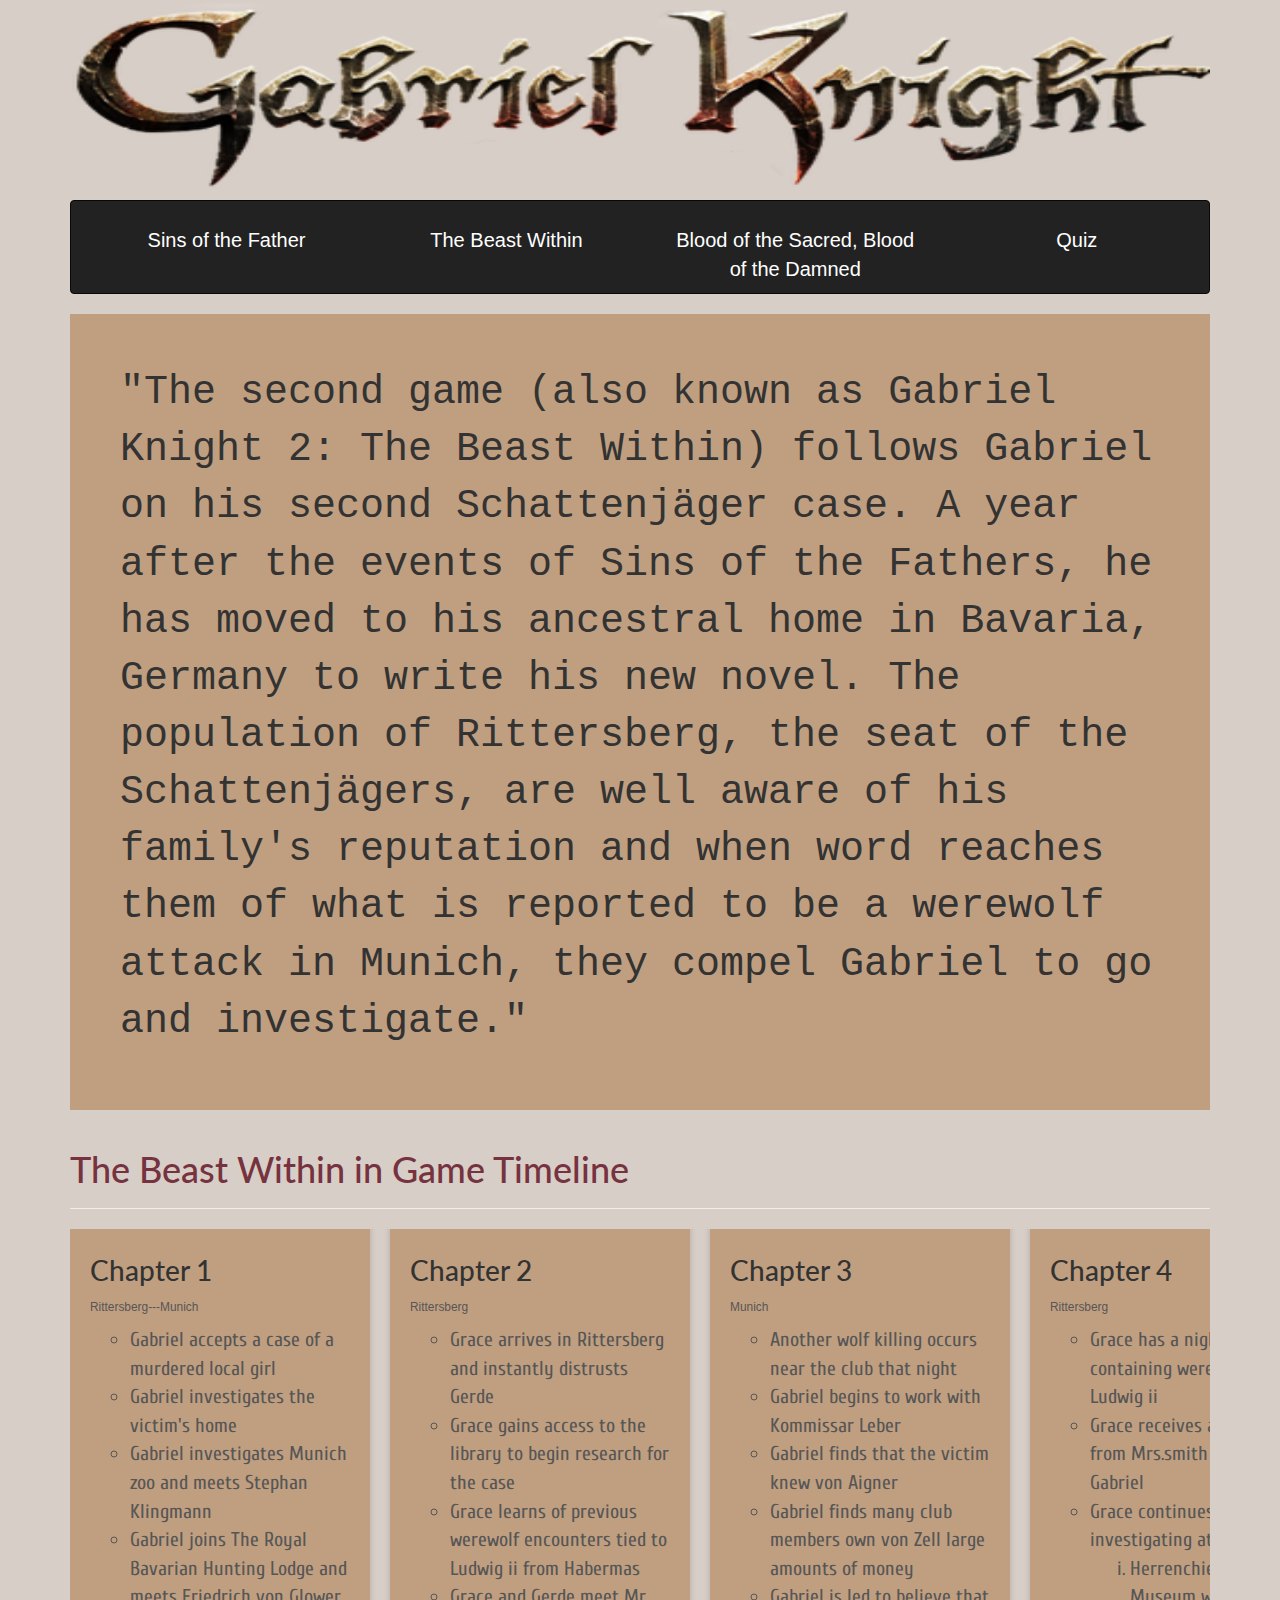
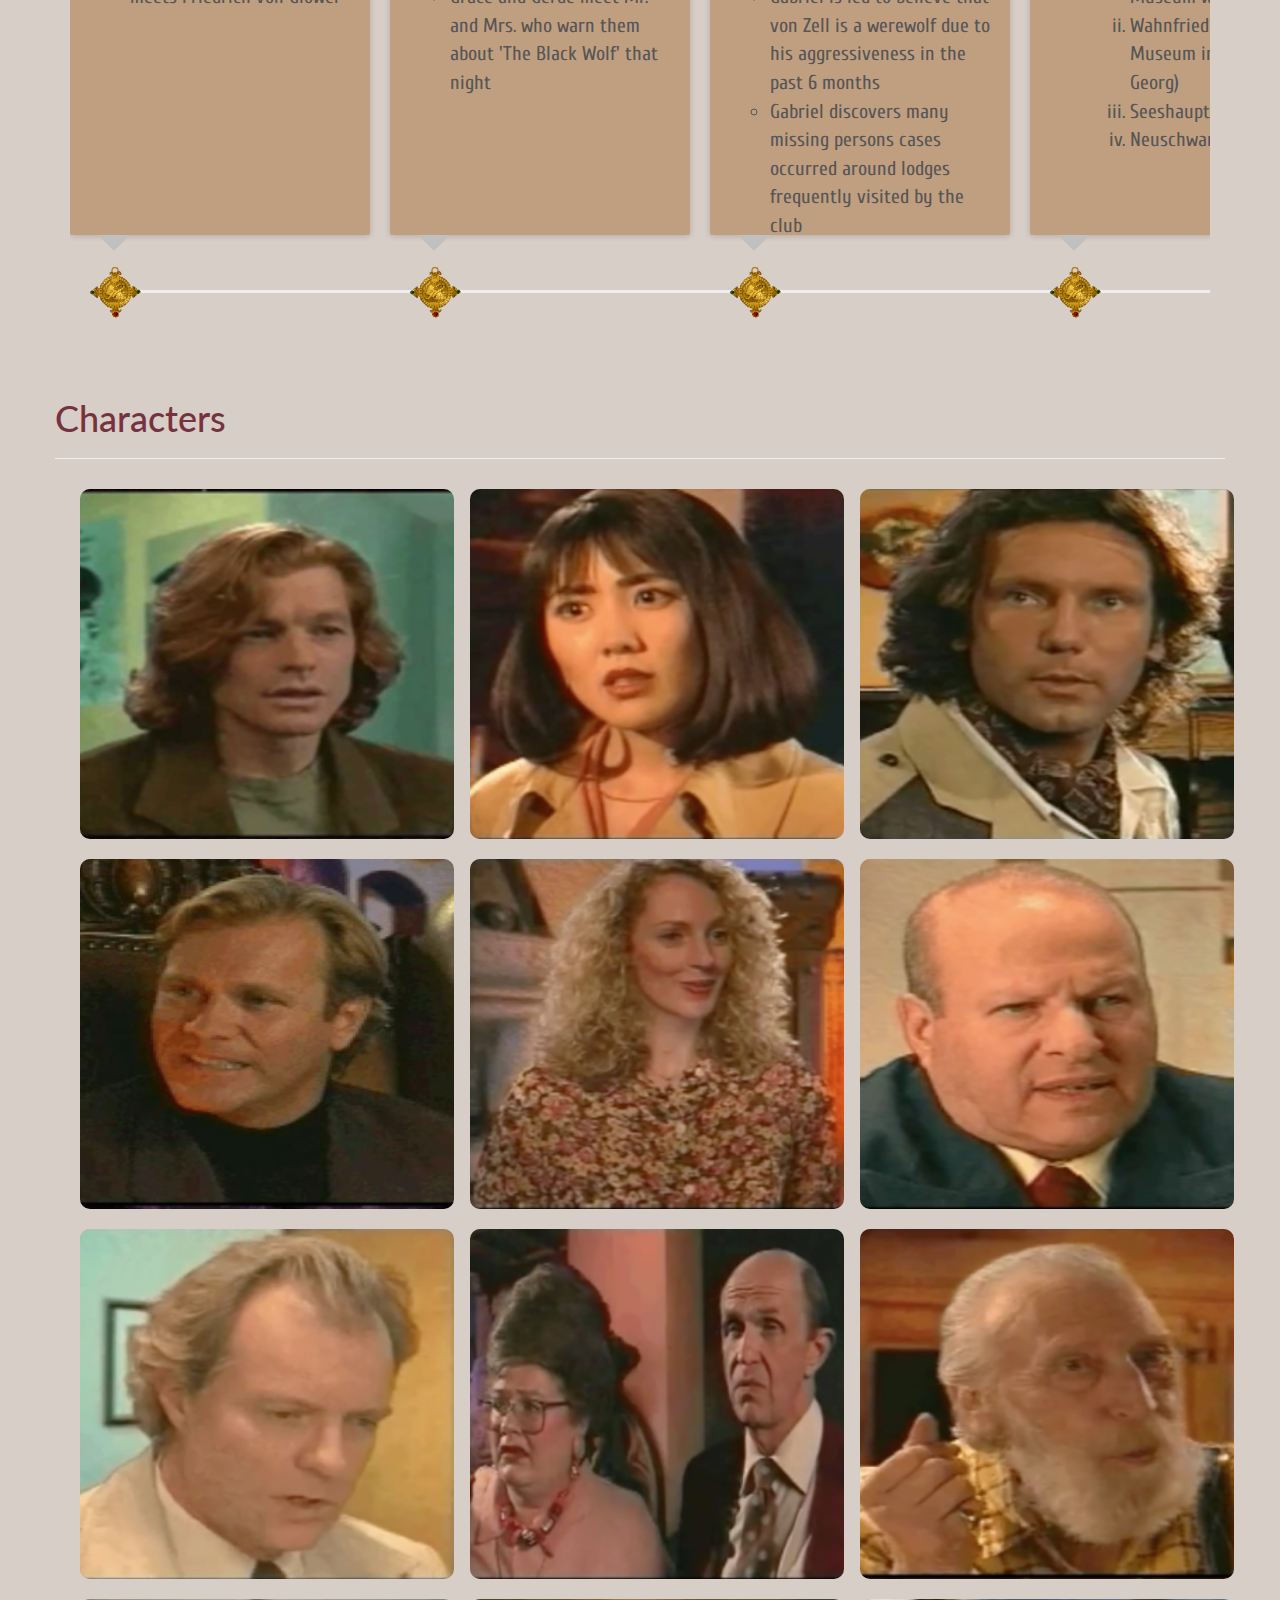
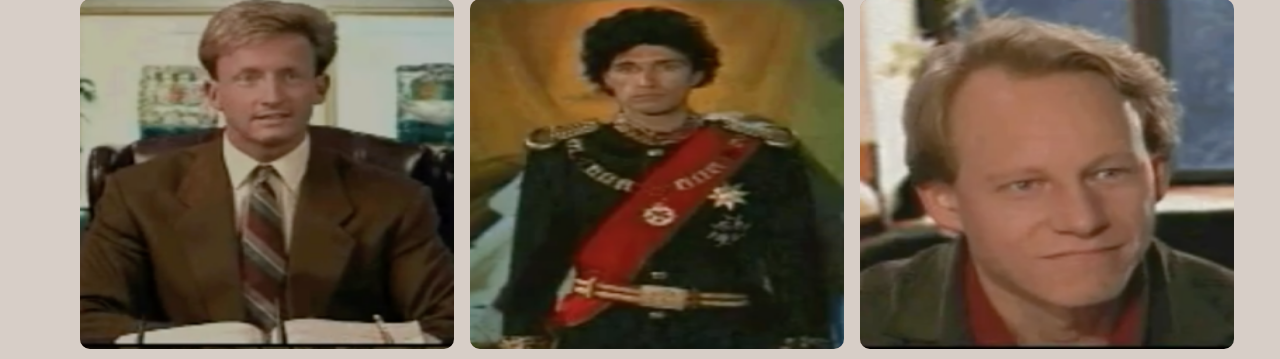
==== HTML/Game2.html @ 04672471 "Initial Commit" ====
<!DOCTYPE html>
<html lang="en">
<head>
    <meta charset="UTF-8">
    <meta name="viewport" content="width=device-width, initial-scale=1.0">
    <meta http-equiv="X-UA-Compatible" content="ie=edge">
    <title>The Beast Within</title>
    <link href="https://fonts.googleapis.com/css?family=Cuprum|Lato|Playfair+Display" rel="stylesheet">
    <link rel="stylesheet" href="../CSS/Game2_Style.css" type="text/css" />
    <link rel="stylesheet" href="https://maxcdn.bootstrapcdn.com/bootstrap/3.3.7/css/bootstrap.min.css">
    <script src="https://ajax.googleapis.com/ajax/libs/jquery/3.3.1/jquery.min.js"></script>
    <script src="https://maxcdn.bootstrapcdn.com/bootstrap/3.3.7/js/bootstrap.min.js"></script>
    <style>
     body {
    background: #d7cec7;
}
    h2 {
  font-family: 'Playful Display', sans-serif;
  font-size: 2em;
}
.text-muted {
  color: #565656;
}
.bio {
    font-family: 'Cuprum', sans-serif; 
    font-size: 15px;
    color:black;
}

</style>
</head>
<body>
    <div class="container">
        <div class="row">
            <div class="col-sm-12">
                <header>
                    <figure>
                        <a href="home_page.html">
                            <img src="../media/img/Banner/GKLogo.png" alt="Gabriel Knight Logo" class="logo">
                        </a>
                    </figure>
                </header>
            </div>
        </div>
        <nav class="navbar navbar-inverse">
            <div class="navbar-header">
                <button type="button" class="navbar-toggle collapsed" data-toggle="collapse" data-target="#myMenu">
                    <span class="icon-bar"></span>
                    <span class="icon-bar"></span>
                    <span class="icon-bar"></span>
                    <span class="icon-bar"></span>
                </button>
            </div>
                <ul id="myMenu" class="nav navbar-right collapse navbar-collapse nav-pills nav-justified">
                    <li><a href="Game1.html">Sins of the Father</a></li>
                    <li><a href="Game2.html">The Beast Within</a></li>
                    <li><a href="Game3.html">Blood of the Sacred, Blood of the Damned</a></li>
                    <li><a href="quiz.html">Quiz</a></li>
                </ul>
        </nav>
            <div class="summary">
                <div class="row">
                    
                    <div class="col-sm-12">
                        <p>"The second game (also known as Gabriel Knight 2: The Beast Within) follows Gabriel on his second Schattenjäger case. A year after the events of Sins of the Fathers, he has moved to his ancestral home in Bavaria, Germany to write his new novel. The population of Rittersberg, the seat of the Schattenjägers, are well aware of his family's reputation and when word reaches them of what is reported to be a werewolf attack in Munich, they compel Gabriel to go and investigate."</p>
                    </div>
                </div>
            </div>
    
        <div class="row">
            <div class="col-md-12">
                <div class="page-header">
                    <h1>The Beast Within in Game Timeline</h1>
                </div>
                <div style="display:inline-block;width:100%;overflow-y:auto;">
                    <ul class="timeline timeline-horizontal">
                        <li class="timeline-item">
                            <figure><img src="../media/img/talisman.jpg" alt="talisman" class="timeline-badge"></figure>
                                <div class="timeline-panel">
                                    <div class="timeline-heading">
                                        <h4 class="timeline-title">Chapter 1</h4>
                                        <p><small class="text-muted">Rittersberg---Munich</small></p>
                                    </div>
                                    <div class="timeline-body">
                                        <ul>
                                            <li>Gabriel accepts a case of a murdered local girl</li>
                                            <li>Gabriel investigates the victim's home</li>
                                            <li>Gabriel investigates Munich zoo and meets Stephan Klingmann</li>
                                            <li>Gabriel joins The Royal Bavarian Hunting Lodge and meets Friedrich von Glower</li>
                                        </ul>
                                    </div>
                                </div>
                        </li>
                        <li class="timeline-item">
                            <figure><img src="../media/img/talisman.jpg" alt="talisman" class="timeline-badge"></figure>
                                <div class="timeline-panel">
                                    <div class="timeline-heading">
                                        <h4 class="timeline-title">Chapter 2</h4>
                                        <p><small class="text-muted">Rittersberg</small></p>
                                    </div>
                                    <div class="timeline-body">
                                        <ul>
                                            <li>Grace arrives in Rittersberg and instantly distrusts Gerde</li>
                                            <li>Grace gains access to the library to begin research for the case</li>
                                            <li>Grace learns of previous werewolf encounters tied to Ludwig ii from Habermas</li>
                                            <li>Grace and Gerde meet Mr. and Mrs. who warn them about 'The Black Wolf' that night</li>
                                        </ul>
                                    </div>
                                </div>
                        </li>
                        <li class="timeline-item">
                            <figure><img src="../media/img/talisman.jpg" alt="talisman" class="timeline-badge"></figure>
                                <div class="timeline-panel">
                                    <div class="timeline-heading">
                                        <h4 class="timeline-title">Chapter 3</h4>
                                        <p><small class="text-muted">Munich</small></p>
                                    </div>
                                    <div class="timeline-body">
                                        <ul>
                                            <li>Another wolf killing occurs near the club that night</li> 
                                            <li>Gabriel begins to work with Kommissar Leber</li>
                                            <li>Gabriel finds that the victim knew von Aigner</li>
                                            <li>Gabriel finds many club members own von Zell large amounts of money</li>
                                            <li>Gabriel is led to believe that von Zell is a werewolf due to his aggressiveness in the past 6 months</li>
                                            <li>Gabriel discovers many missing persons cases occurred around lodges frequently visited by the club</li>
                                        </ul>
                                    </div>
                                </div>
                        </li>
                        <li class="timeline-item">
                            <figure><img src="../media/img/talisman.jpg" alt="talisman" class="timeline-badge"></figure>
                                <div class="timeline-panel">
                                    <div class="timeline-heading">
                                        <h4 class="timeline-title">Chapter 4</h4>
                                        <p><small class="text-muted">Rittersberg</small></p>
                                    </div>
                                    <div class="timeline-body">
                                        <ul>
                                            <li>Grace has a nightmare containing werewolves and Ludwig ii</li>
                                            <li>Grace receives a reading from Mrs.smith for her and Gabriel</li>
                                            <li>Grace continues investigating at:
                                                <ol type="i">
                                                <li>Herrenchiemsee Castle Museum where</li>
                                                <li>Wahnfried Wagner Museum in (meets Georg)</li>
                                                <li>Seeshaupt</li>
                                                <li>Neuschwanstein Castle</li>
                                                </ol>
                                            </li>
                                        </ul>
                                    </div>
                                </div>
                        </li>
                        <li class="timeline-item">
                            <figure><img src="../media/img/talisman.jpg" alt="talisman" class="timeline-badge"></figure>
                                <div class="timeline-panel">
                                    <div class="timeline-heading">
                                        <h4 class="timeline-title">Chapter 5.1</h4>
                                        <p><small class="text-muted">Munich---Bavarian National Forest</small></p>
                                    </div>
                                    <div class="timeline-body">
                                        <ul>
                                            <li>Gabriel spends the night at von Glowers</li> 
                                            <li>Gabriel retrieves his tape recorder that he left at the club the night before</li>
                                            <li>Gabriel investigates Grossberg's(latest wolf victim) debt to Dorn</li>
                                            <li>Gabriel travels to Bavarian National Forest</li>
                                            <li>Gabriel speaks with each of the members in their respective rooms</li>
                                            <li>Gabriel finds von Zell eating human flesh and goes to von Glower for help</li>
                                        </ul>
                                    </div>
                                </div>
                        </li>
                        <li class="timeline-item">
                            <figure><img src="../media/img/talisman.jpg" alt="talisman" class="timeline-badge"></figure>
                                <div class="timeline-panel">
                                    <div class="timeline-heading">
                                        <h4 class="timeline-title">Chapter 5.2</h4>
                                        <p><small class="text-muted">Munich---Bavarian National Forest</small></p>
                                    </div>
                                    <div class="timeline-body">
                                        <ul>
                                            <li>The two set out into the forest that night to find von Zell:
                                                 <ol type="i">
                                                     <li>They get separated immediately</li>
                                                     <li>Gabriel corners von Zell (in wolf form) using his talisman</li>
                                                     <li>von Zell bites Gabriel</li>
                                                     <li>Gabriel shoots von Zell at von Glower’s urging</li>
                                                     <li>Gabriel passes out</li>
                                                 </ol>
                                            </li>
                                        </ul>
                                    </div>
                                </div>
                        </li>
                        <li class="timeline-item">
                            <figure><img src="../media/img/talisman.jpg" alt="talisman" class="timeline-badge"></figure>
                                <div class="timeline-panel">
                                    <div class="timeline-heading">
                                        <h4 class="timeline-title">Chapter 6.1</h4>
                                        <p><small class="text-muted">Rittersberg---Werner Theatre</small></p>
                                    </div>
                                        <div class="timeline-body">
                                            <ul>
                                                <li>Grace has another dream about Ludwig, this one showing what Gabriel has been doing</li>
                                                <li>Grace finds Gabriel going through the process of becoming a werewolf and brings him back to Rittersburg</li>
                                                <li>Grace finds the lost Wagner Opera in Neuschwanstein Castle and Altotting</li>
                                                <li>Grace organises the opera to be performed to kill von Glower</li>
                                            </ul>
                                        </div>
                                </div>
                        </li>
                        <li class="timeline-item">
                            <figure><img src="../media/img/talisman.jpg" alt="talisman" class="timeline-badge"></figure>
                                <div class="timeline-panel">
                                    <div class="timeline-heading">
                                        <h4 class="timeline-title">Chapter 6.2</h4>
                                        <p><small class="text-muted">Rittersberg---Werner Theatre</small></p>
                                    </div>
                                        <div class="timeline-body">
                                            <ul>
                                                <li>At the performance:
                                                    <ol type="i">
                                                         <li>Grace discovers the crystals won’t work due to being a different theater</li>
                                                         <li>Gabriel sneaks into the play and causes von Glower to transform</li>
                                                         <li>von Glower flees to the basement with Gabriel following</li>
                                                         <li>Gabriel kills von Glower and cures his lycanthropy</li>
                                                    </ol>
                                                 </li>
                                            </ul>
                                        </div>
                                </div>
                        </li>
                    </ul>
                </div>
            </div>
        </div>
        <div class="row">
            <div class="page-header">
                <h1>Characters</h1>
            </div>
            <div class="col-sm-4">
                <figure>
                    <img src="../media/img/Game2/GK.png" alt="Gabriel Knight" class="charPic">
                </figure>
                <div class="box">
                    <h2>Gabriel Knight</h2>
                    <h3>Actor: Dean Erickson</h3>
                    <p class="bio">A year after his return to Rittersburg a case concerning a local child's murder draws him into the world of lycanthrope, Werewolves. As the case progresses the case turns into a battle for survival.</p>
                </div>
            </div>
            <div class="col-sm-4">
                <figure>
                    <img src="../media/img/Game2/GN.png" alt="Grace" class="charPic">
                </figure>
                <div class="box">
                    <h2>Grace Nakimura</h2>
                    <h3>Actress: Joanne Takahashi</h3>
                    <p class="bio">Gabriel’s research assistant who travels to Germany 	to provide her assistance to the case. She becomes essential to the case as Gabriel is unable to continue for the final part of the game.</p>
                </div>
            </div>
            <div class="col-sm-4">
                <figure>
                    <img src="../media/img/Game2/vG.png" alt="von Glower" class="charPic">
                </figure>
                <div class="box">
                    <h2>Baron Friedrich von Glower</h2> 
                    <h3>Actor: Peter J. Lucas</h3>
                    <p class="bio">Born in 1738 Friedrich is a werewolf dubbed 	The Black Wolf.  He turned von Zell into a werewolf, in turn causing Gabriel brief touch with lycanthropy. Ultimately, Gabriel kills von Glower to break the curse.</p>
                </div>
            </div>
        </div>
        <div class="row">
            <div class="col-sm-4">
                <figure>
                    <img src="../media/img/Game2/vZ.png" alt="von Zell" class="charPic">
                </figure>
                <div class="box">
                    <h2>Baron Garr von Zell</h2>
                    <h3>Actor: Richard Raynesford</h3>
                    <p class="bio">A current member of Von Glower’s hunting club who was turned into a werewolf by von Glower approximately a year before the game. Gabriel kills von Zell at von Glowers urging, but after von Sell scratches Gabriel (turning him into a werewolf).</p>
                </div>
            </div>
            <div class="col-sm-4">
                <figure>
                    <img src="../media/img/Game2/GH.png" alt="Gerde" class="charPic">
                </figure>
                <div class="box">
                    <h2>Gerde Hull</h2>
                    <h3>Actress: Andrea Helene</h3>
                    <p class="bio">Continuing her role as maid at Schloss Ritter she assists Gabriel and Grace in their investigation. Tensions between her and Grace are quite apparent from their first meeting, until late in the game.</p>
                </div>
            </div>
            <div class="col-sm-4">
                <figure>
                    <img src="../media/img/Game2/police.png" alt="Leber" class="charPic">
                </figure>
                <div class="box">
                    <h2>Kriminal-Kommissar Leber</h2>
                    <h3>Actor: Nicholas Worth</h3>
                    <p class="bio">Munich police chief who reluctantly assist Gabriel and then Grace in their investigation into the recent wolf attacks.</p>
                </div>
            </div>
        </div>
        <div class="row">
            <div class="col-sm-4">
                <figure>
                    <img src="../media/img/Game2/SK.png" alt="Klingmann" class="charPic">
                </figure>
                <div class="box">
                    <h2>Stephan Klingmann</h2>
                    <h3>Actor: Wolf Muser</h3>
                    <p class="bio">The Munich zoo manager and member of von Glower’s hunting club. His main concern is over the recent escape of two wolves that are being framed for the recent killings Gabriel is looking into.</p>
                </div>
            </div>
            <div class="col-sm-4">
                <figure>
                    <img src="../media/img/Game2/smith.png" alt="Smiths" class="charPic">
                </figure>
                <div class="box">
                    <h2>Mr. & Mrs.Smith</h2>
                    <h3>Actors: Bruce Ed Morrow & Judith Drake</h3>
                    <p class="bio">American tourists touring Germany who run into Grace in Rittersburg. Mrs.Smith is a psychic who provides multiple readings for grace throughout the investigation.</p>
                </div>
            </div>
            <div class="col-sm-4">
                <figure>
                    <img src="../media/img/Game2/WH.png" alt="Huber" class="charPic">
                </figure>
                <div class="box">
                    <h2>Werner Huber</h2>
                    <h3>Actor: Kay E. Kuter</h3>
                    <p class="bio">Werner originally leads the parents of the missing child to 	Gabriel at the beginning of the game. Later he is distrustful of Grace before telling her about the case.</p>
                </div>
            </div>
        </div>
        <div class="row">
            <div class="col-sm-4">
                <figure>
                    <img src="../media/img/Game2/lawyer.png" alt="Harald Übergrau" class="charPic">
                </figure>
                <div class="box">
                    <h2>Harald Übergrau</h2>
                    <h3>Actor: Friedrich Solms</h3>
                    <p class="bio">Gabriel’s family lawyer who assists Gabriel with his families financial standing.</p>
                </div>
            </div>
            <div class="col-sm-4">
                <figure>
                    <img src="../media/img/Game2/ludwig.png" alt="ludwig" class="charPic">
                </figure>
                <div class="box">
                    <h2>King Ludwig II</h2>
                    <h3>Actor: Russell Mitchell</h3>
                    <p class="bio">King of Bavaria, a small portion of his life is rewritten for the in game lore. He met von Glower in 1864 and was bitten in 1872, causing his well known madness. His mysterious death still occurs, yet not at the hands of von Glower. He appears in Grace’s dreams in an attempt to help her in the investigation.</p>
                </div>
            </div>
            <div class="col-sm-4">
                <figure>
                    <img src="../media/img/Game2/music.png" alt="Georg Immerding" class="charPic">
                </figure>
                <div class="box">
                    <h2>Georg Immerding</h2>
                    <h3>Actor: Brad Greenquist</h3>
                    <p class="bio">Curator of the Wahnfried Wagner Museum in Muchen and music student at Munich University. He assists Grace in her history research for the case. He conducts the missing opera that Grace finds in neuschwanstein Castle.</p>
                </div>
            </div>
        </div>
    </div>
</body>
</html>
---- CSS/Game2_Style.css ----
/*Banner*/
header {
    height: 200px;
    width:100%;
    background-size: cover;
}
.logo {
    height: 200px;
    width:100%;
}

/*NavBar*/
ul li a {
    color: white;
    margin: 15px;
    font-size: 20px;
}
ul li a:hover {
    background-color: white;
    color: black;
}
/*Summary and menu*/
.summary {
    background-color: #c09f80;
    padding: 50px;
    font-size: 2rem;
}

/*Timeline*/
.timeline,
.timeline-horizontal {
  list-style: none;
  padding: 20px;
  position: relative;
}
.timeline:before {
  top: 40px;
  bottom: 0;
  position: absolute;
  content: " ";
  width: 3px;
  background-color: #eeeeee;
  left: 50%;
  margin-left: -1.5px;
}
.timeline .timeline-item {
  margin-bottom: 0px;
  position: relative;
}
.timeline .timeline-item:before,
.timeline .timeline-item:after {
  content: "";
  display: table;
}
.timeline .timeline-item:after {
  clear: both;
}
.timeline .timeline-item .timeline-badge {
  color: #565656;
  width: 54px;
  height: 54px;
  line-height: 52px;
  font-size: 22px;
  text-align: center;
  position: absolute;
  top: 18px;
  left: 50%;
  margin-left: -25px;
  z-index: 100;
  border-top-right-radius: 50%;
  border-top-left-radius: 50%;
  border-bottom-right-radius: 50%;
  border-bottom-left-radius: 50%;
}
.timeline .timeline-item .timeline-panel {
  background-color: #c09f80;
  position: relative;
  width: 46%;
  float: left;
  right: 16px;
  border-radius: 2px;
  padding: 20px;
  -webkit-box-shadow: 0 1px 6px rgba(0, 0, 0, 0.175);
  box-shadow: 0 1px 6px rgba(0, 0, 0, 0.175);
}
.timeline .timeline-item .timeline-panel:before {
  position: absolute;
  top: 26px;
  right: -16px;
  display: inline-block;
  border-top: 16px solid transparent;
  border-left: 16px solid #c0c0c0;
  border-right: 0 solid #c0c0c0;
  border-bottom: 16px solid transparent;
  content: " ";
}
.timeline .timeline-item .timeline-panel .timeline-title {
  margin-top: 0;
  color: inherit;
}
.timeline .timeline-item .timeline-panel .timeline-body > p,
.timeline .timeline-item .timeline-panel .timeline-body > ul {
  margin-bottom: 0;
}
.timeline .timeline-item .timeline-panel .timeline-body > p + p {
  margin-top: 5px;
}
.timeline .timeline-item:last-child:nth-child(even) {
  float: right;
}
.timeline .timeline-item:nth-child(even) .timeline-panel {
  float: right;
  left: 16px;
}
.timeline .timeline-item:nth-child(even) .timeline-panel:before {
  border-left-width: 0;
  border-right-width: 14px;
  left: -14px;
  right: auto;
}
.timeline-horizontal {
  list-style: none;
  position: relative;
  padding: 20px 0px 20px 0px;
  display: inline-block;
}
.timeline-horizontal:before {
  height: 3px;
  top: auto;
  bottom: 26px;
  left: 56px;
  right: 0;
  width: 100%;
  margin-bottom: 20px;
}
.timeline-horizontal .timeline-item {
  display: table-cell;
  width: 20%;
  min-width: 320px;
  float: none !important;
  padding-left: 0px;
  padding-right: 20px;
  margin: 0 auto;
  vertical-align: bottom;
  
}
.timeline-horizontal .timeline-item .timeline-panel {
  top: auto;
  bottom: 64px;
  display: inline-block;
  float: none !important;
  left: 0 !important;
  right: 0 !important;
  width: 100%;
  height: 650px;
  margin-bottom: 20px;
}
.timeline-horizontal .timeline-item .timeline-panel:before {
  top: auto;
  bottom: -16px;
  left: 28px !important;
  right: auto;
  border-right: 16px solid transparent !important;
  border-top: 16px solid #c0c0c0 !important;
  border-bottom: 0 solid #c0c0c0 !important;
  border-left: 16px solid transparent !important;
}
.timeline-horizontal .timeline-item:before,
.timeline-horizontal .timeline-item:after {
  display: none;
}
.timeline-horizontal .timeline-item .timeline-badge {
  top: auto;
  bottom: 0px;
  left: 43px;
}
.page-header {
    color: #565656;
    font-family: 'Lato', sans-serif;
    color: rgb(118,50,63);
}
h4 {
    padding-top: 50px;
    font-family: 'Playful Display', sans-serif;
}
.timeline-body {
  font-family: 'Cuprum', sans-serif;
  color: #565656;
  font-size: 20px;
}
.timeline-title {
  font-family: 'Lato', sans-serif;
  font-size: 2em;
}
/*Characters*/

.box {
      display: inline-block;
      height: 350px;
      width: 100%;
      background-color: #c09f80;
      border-radius: 10px;
      margin: 10px;
      text-align: center;
      padding: 10px;
    }
.charPic {
      position:absolute;
      height: 350px;
      width: 96%;
      border-radius: 10px;
      margin: 10px;
      text-align: center;
      
}
.charPic:hover{
  opacity: 0;
}

.col-sm-12 {
  font-family: 'Playful Display', monospace;
  font-size: 2em;
}
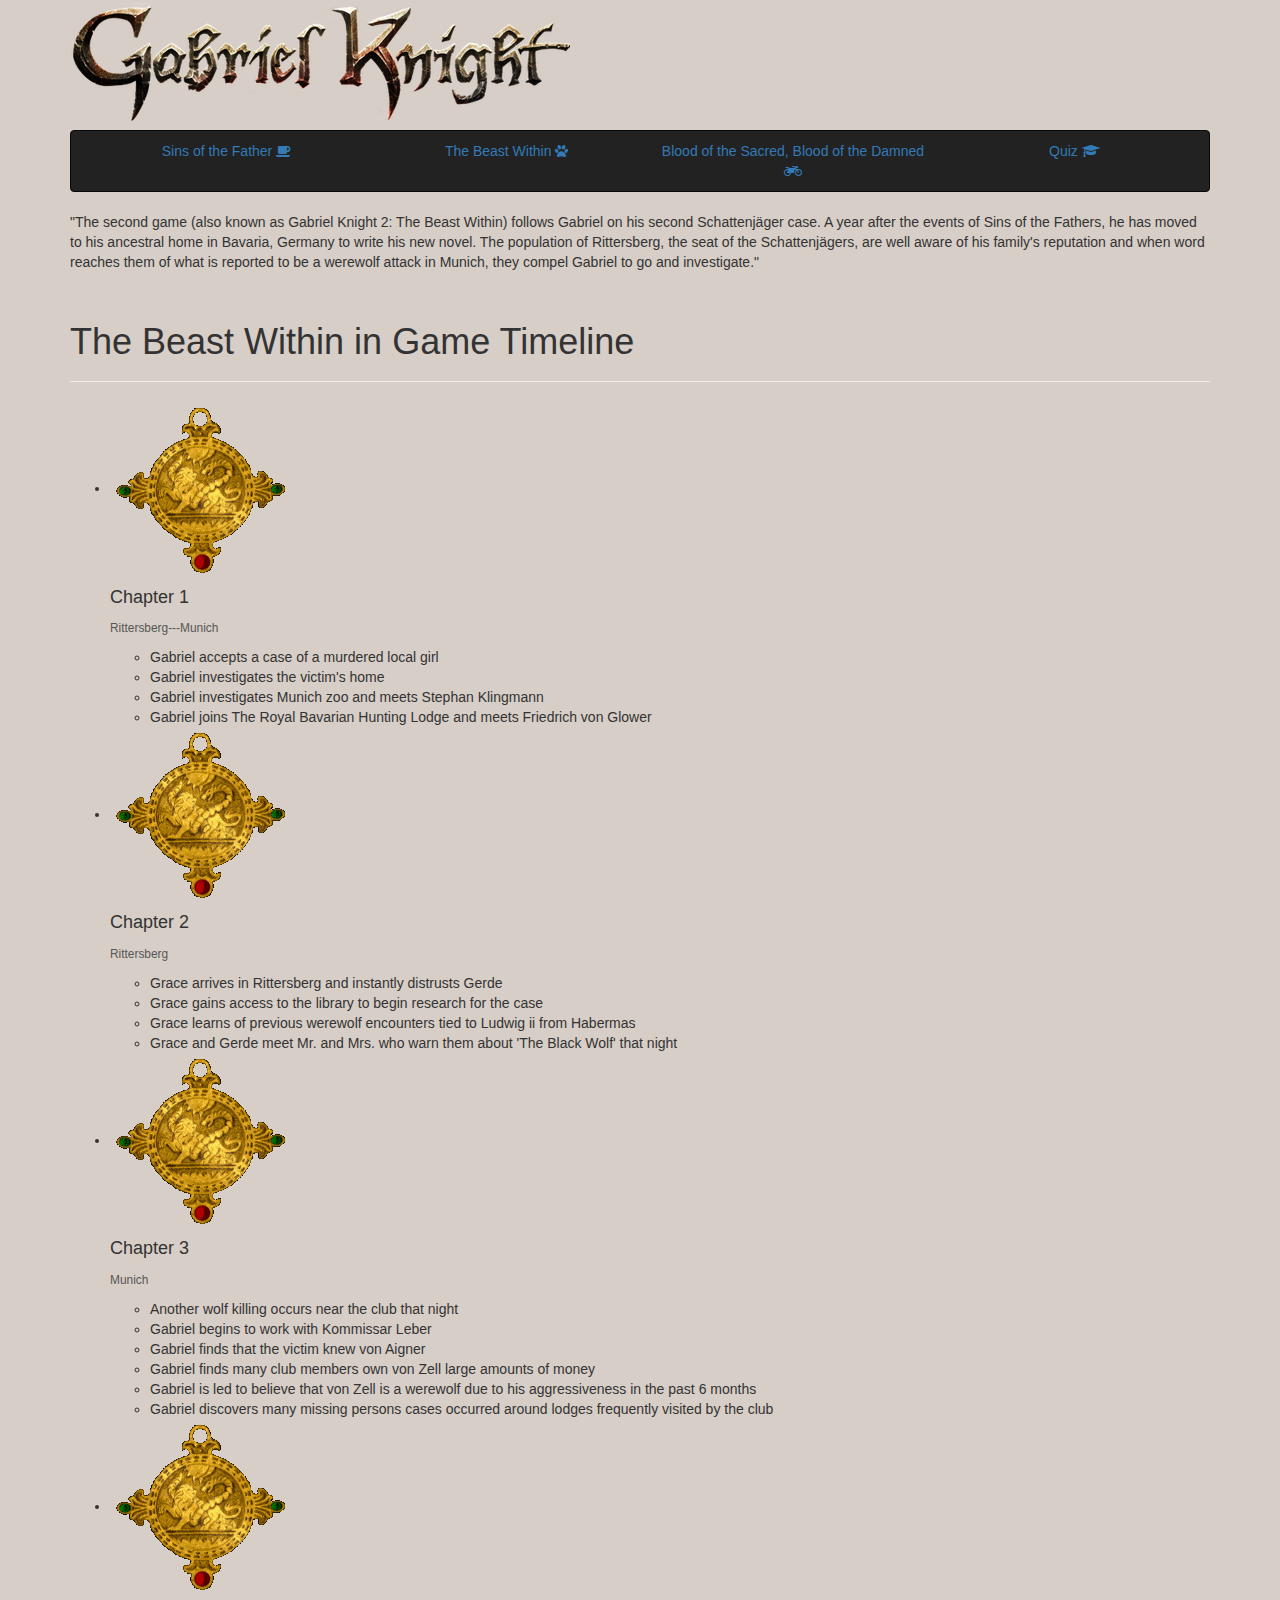
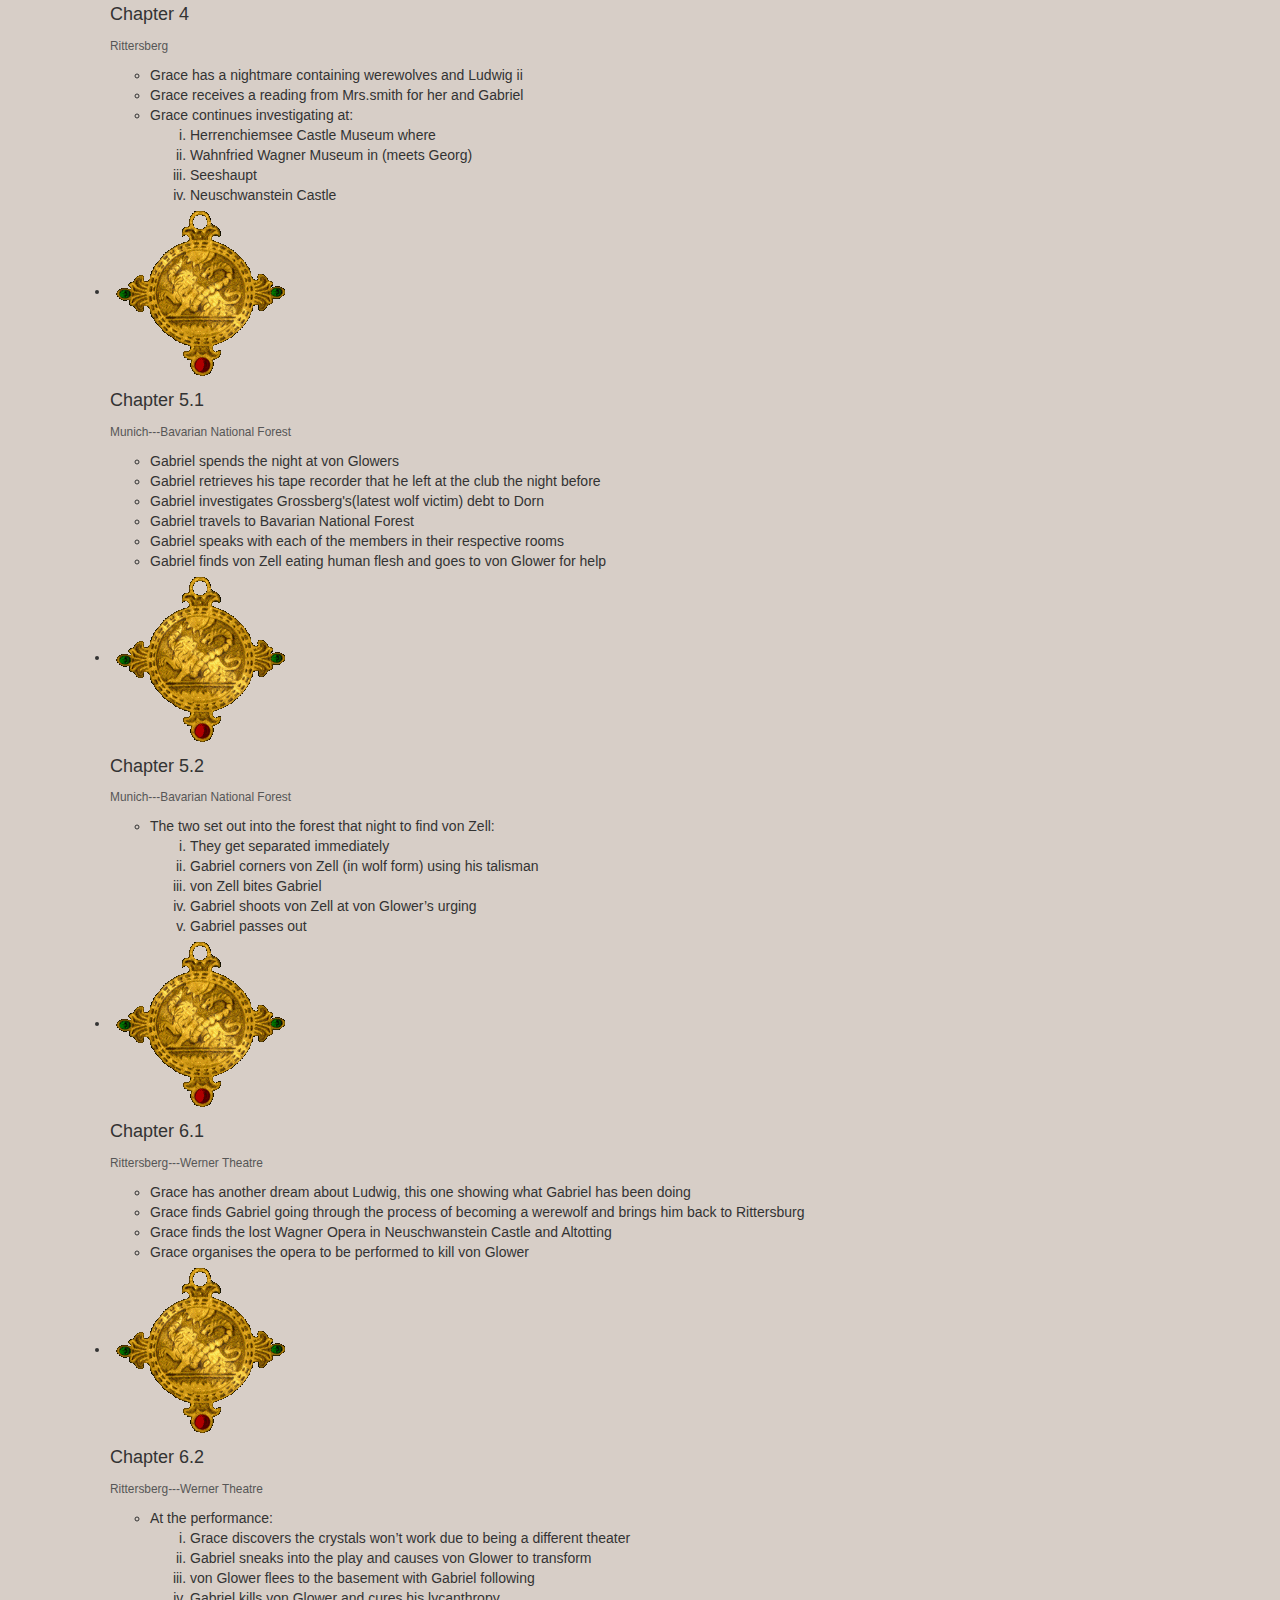
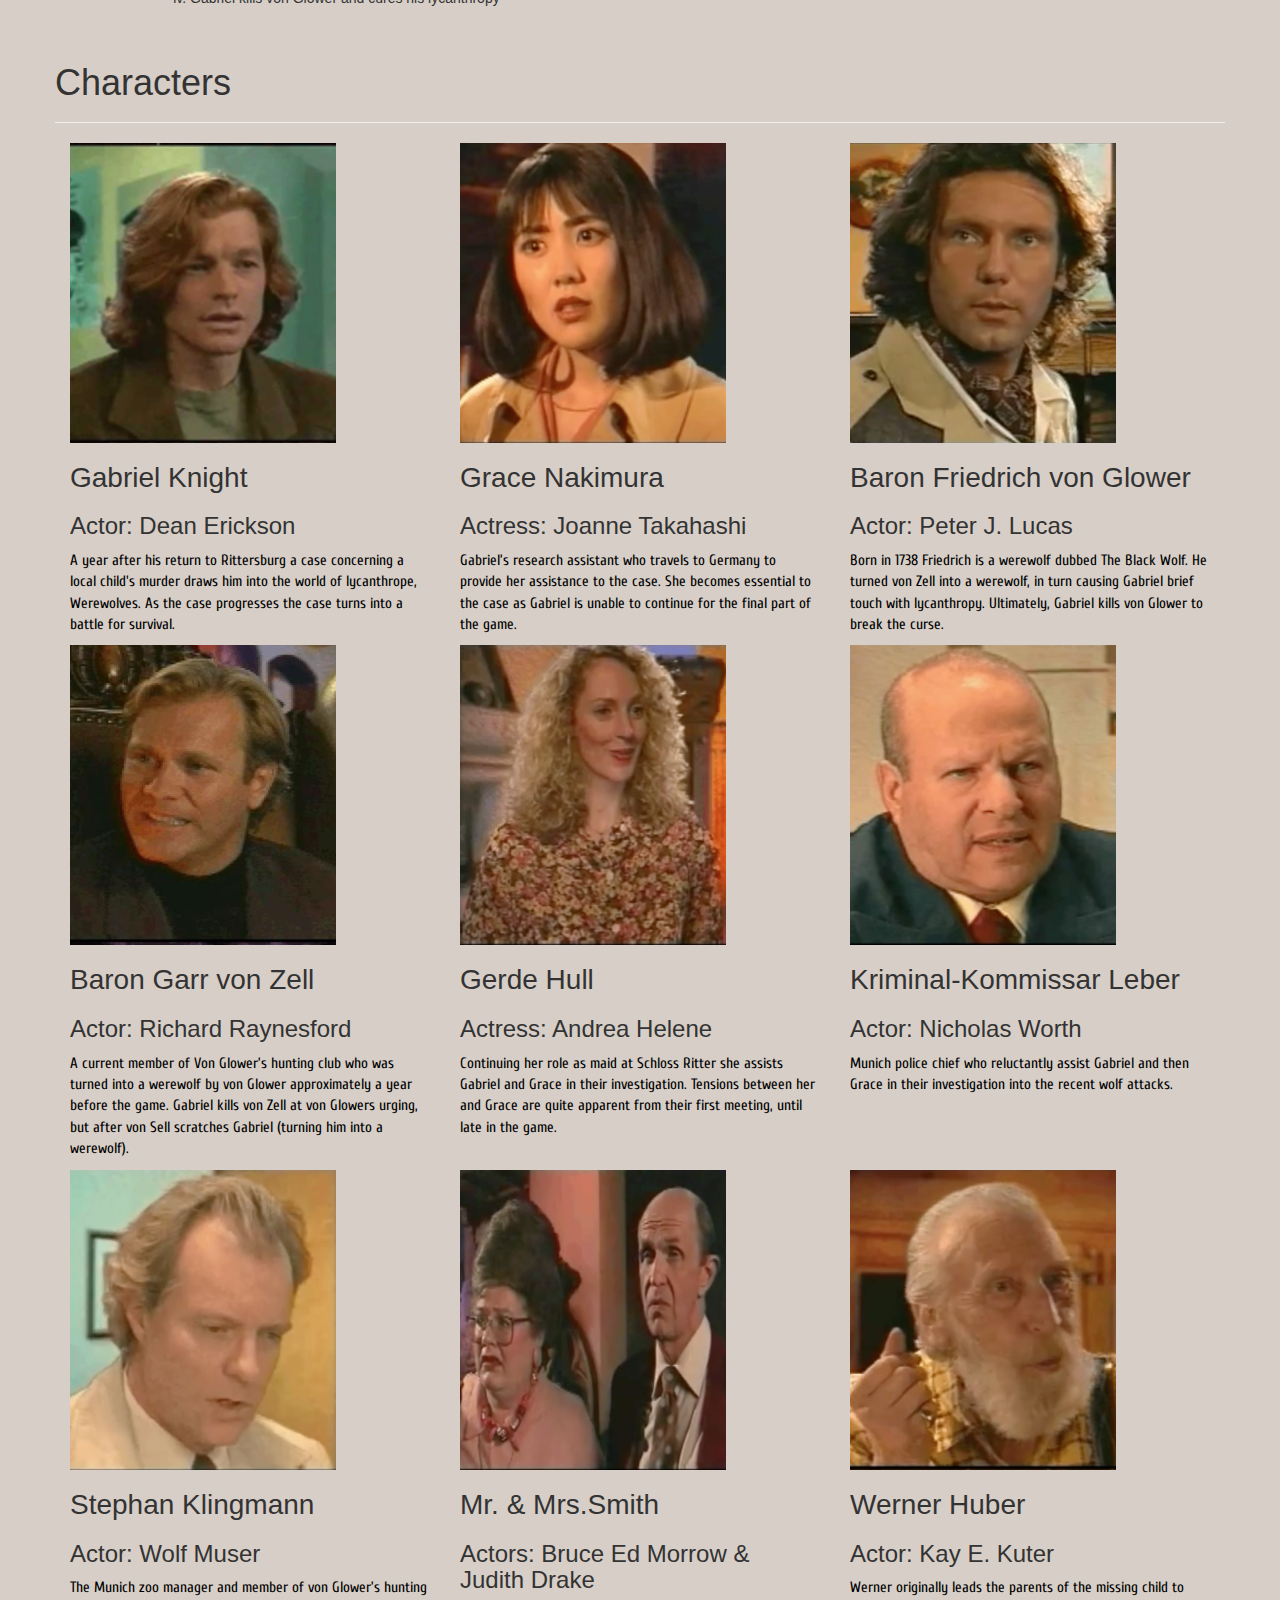
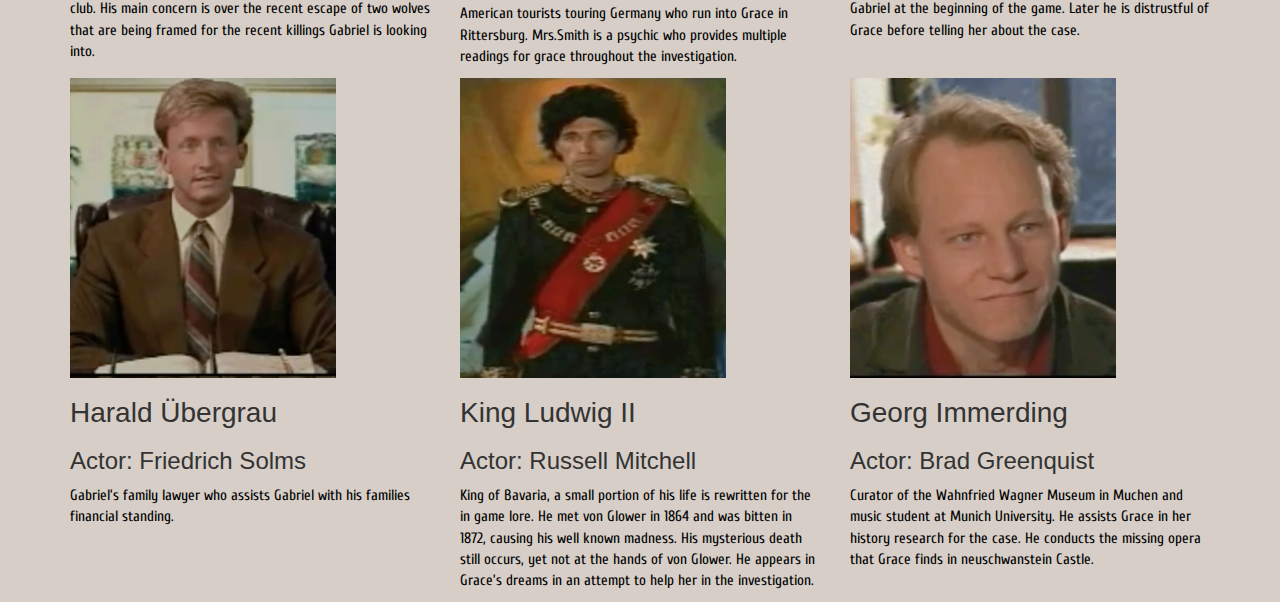
==== commit e156f245: "Indented Code" ====
--- a/HTML/Game2.html
+++ b/HTML/Game2.html
@@ -5,29 +5,31 @@
     <meta name="viewport" content="width=device-width, initial-scale=1.0">
     <meta http-equiv="X-UA-Compatible" content="ie=edge">
     <title>The Beast Within</title>
-    <link href="https://fonts.googleapis.com/css?family=Cuprum|Lato|Playfair+Display" rel="stylesheet">
-    <link rel="stylesheet" href="../CSS/Game2_Style.css" type="text/css" />
+    <link rel="stylesheet" href="https://cdnjs.cloudflare.com/ajax/libs/font-awesome/4.7.0/css/font-awesome.min.css">
+    <link href="https://fonts.googleapis.com/css?family=Playfair+Display" rel="stylesheet">
+        <link href="https://fonts.googleapis.com/css?family=Cuprum" rel="stylesheet">
+        <link href="https://fonts.googleapis.com/css?family=Lato" rel="stylesheet">
+    <link rel="stylesheet" href="../CSS/Game_Style.css" type="text/css" />
     <link rel="stylesheet" href="https://maxcdn.bootstrapcdn.com/bootstrap/3.3.7/css/bootstrap.min.css">
     <script src="https://ajax.googleapis.com/ajax/libs/jquery/3.3.1/jquery.min.js"></script>
     <script src="https://maxcdn.bootstrapcdn.com/bootstrap/3.3.7/js/bootstrap.min.js"></script>
     <style>
-     body {
-    background: #d7cec7;
-}
-    h2 {
-  font-family: 'Playful Display', sans-serif;
-  font-size: 2em;
-}
-.text-muted {
-  color: #565656;
-}
-.bio {
-    font-family: 'Cuprum', sans-serif; 
-    font-size: 15px;
-    color:black;
-}
-
-</style>
+        body {
+        background: #d7cec7;
+        }
+        h2 {
+        font-family: 'Playful Display', sans-serif;
+        font-size: 2em;
+        }
+        .text-muted {
+        color: #565656;
+        }
+        .bio {
+        font-family: 'Cuprum', sans-serif; 
+        font-size: 15px;
+        color:black;
+        }
+    </style>
 </head>
 <body>
     <div class="container">
@@ -52,21 +54,20 @@
                 </button>
             </div>
                 <ul id="myMenu" class="nav navbar-right collapse navbar-collapse nav-pills nav-justified">
-                    <li><a href="Game1.html">Sins of the Father</a></li>
-                    <li><a href="Game2.html">The Beast Within</a></li>
-                    <li><a href="Game3.html">Blood of the Sacred, Blood of the Damned</a></li>
-                    <li><a href="quiz.html">Quiz</a></li>
+                    <li><a href="Game1.html">Sins of the Father <i class="fa fa-coffee"></i></a></li>
+                    <li><a href="Game2.html">The Beast Within <i class="fa fa-paw"></i></a></li>
+                    <li><a href="Game3.html">Blood of the Sacred, Blood of the Damned <i class="fa fa-motorcycle"></i></a></li>
+                    <li><a href="quiz.html">Quiz <i class="fa fa-mortar-board"></i></a></li>
                 </ul>
         </nav>
-            <div class="summary">
+            
                 <div class="row">
                     
                     <div class="col-sm-12">
-                        <p>"The second game (also known as Gabriel Knight 2: The Beast Within) follows Gabriel on his second Schattenjäger case. A year after the events of Sins of the Fathers, he has moved to his ancestral home in Bavaria, Germany to write his new novel. The population of Rittersberg, the seat of the Schattenjägers, are well aware of his family's reputation and when word reaches them of what is reported to be a werewolf attack in Munich, they compel Gabriel to go and investigate."</p>
+                        <p class="summary">"The second game (also known as Gabriel Knight 2: The Beast Within) follows Gabriel on his second Schattenjäger case. A year after the events of Sins of the Fathers, he has moved to his ancestral home in Bavaria, Germany to write his new novel. The population of Rittersberg, the seat of the Schattenjägers, are well aware of his family's reputation and when word reaches them of what is reported to be a werewolf attack in Munich, they compel Gabriel to go and investigate."</p>
                     </div>
                 </div>
-            </div>
-    
+             
         <div class="row">
             <div class="col-md-12">
                 <div class="page-header">
